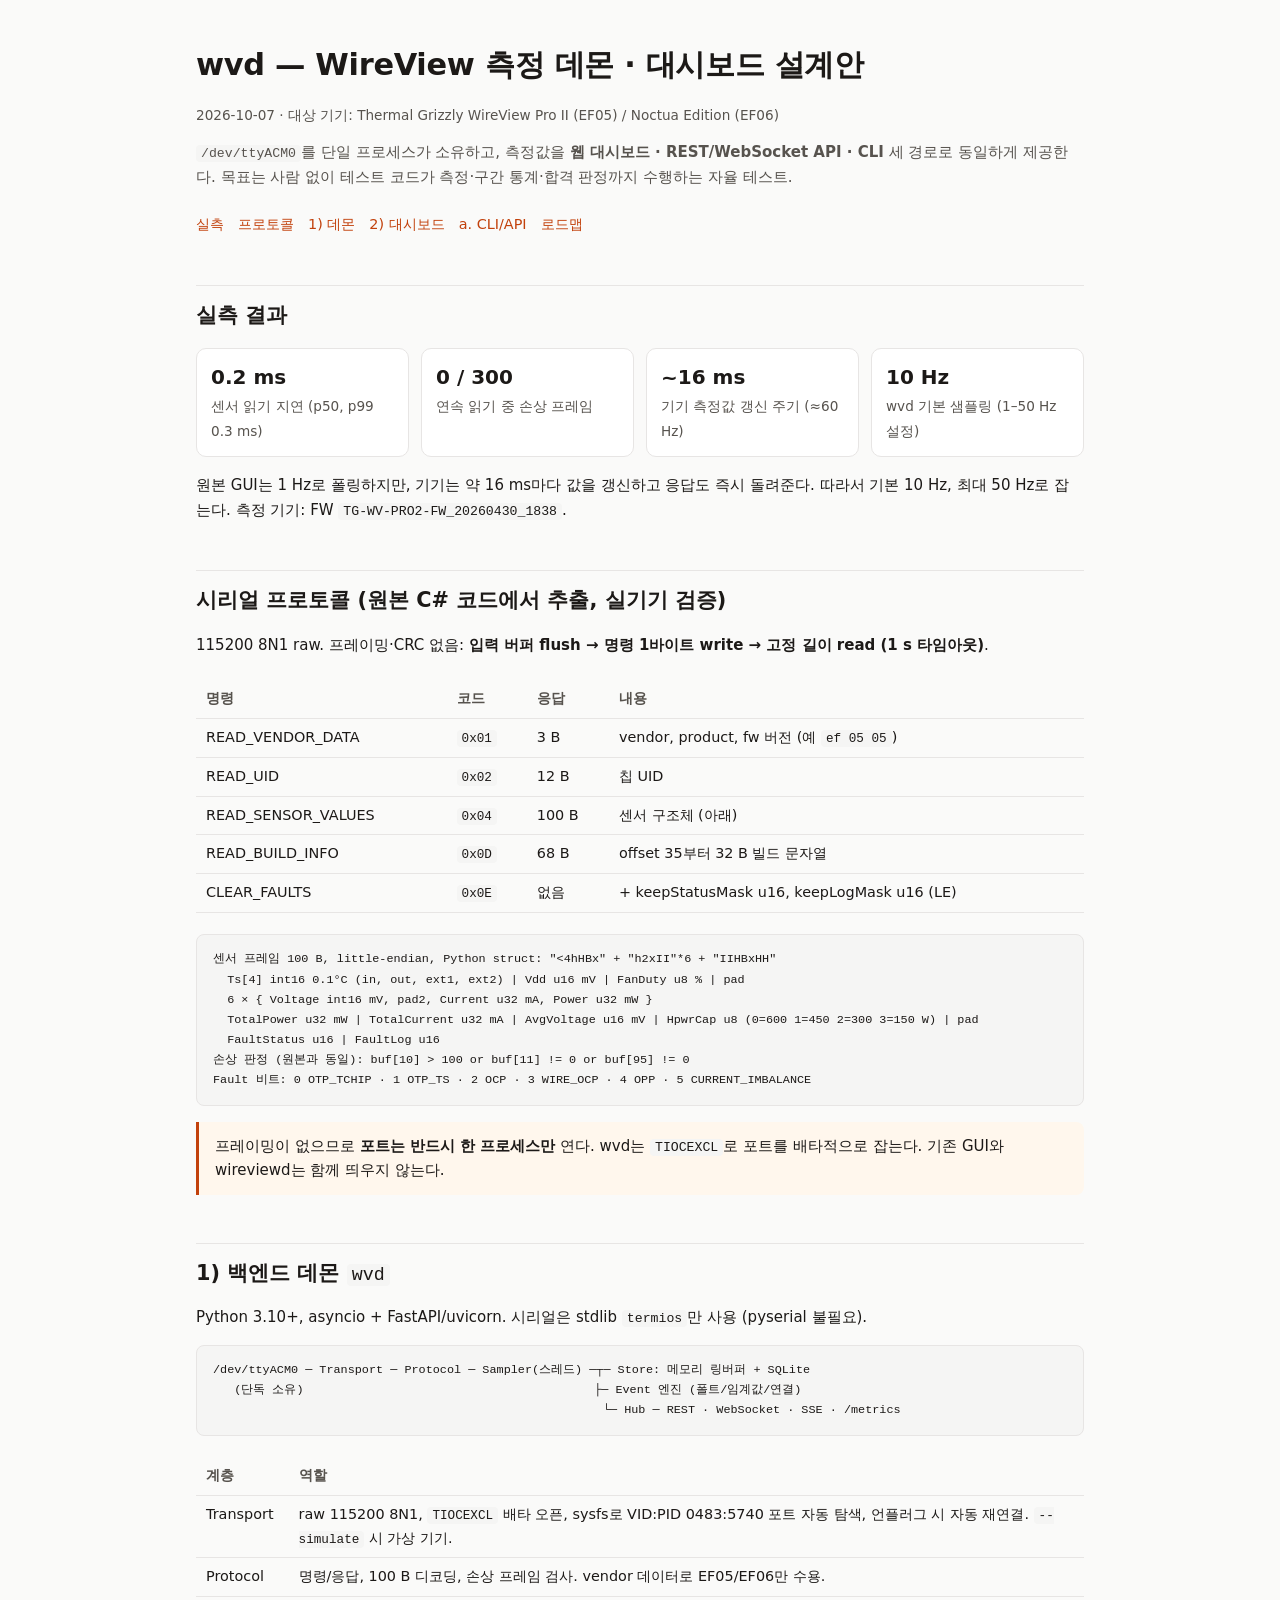
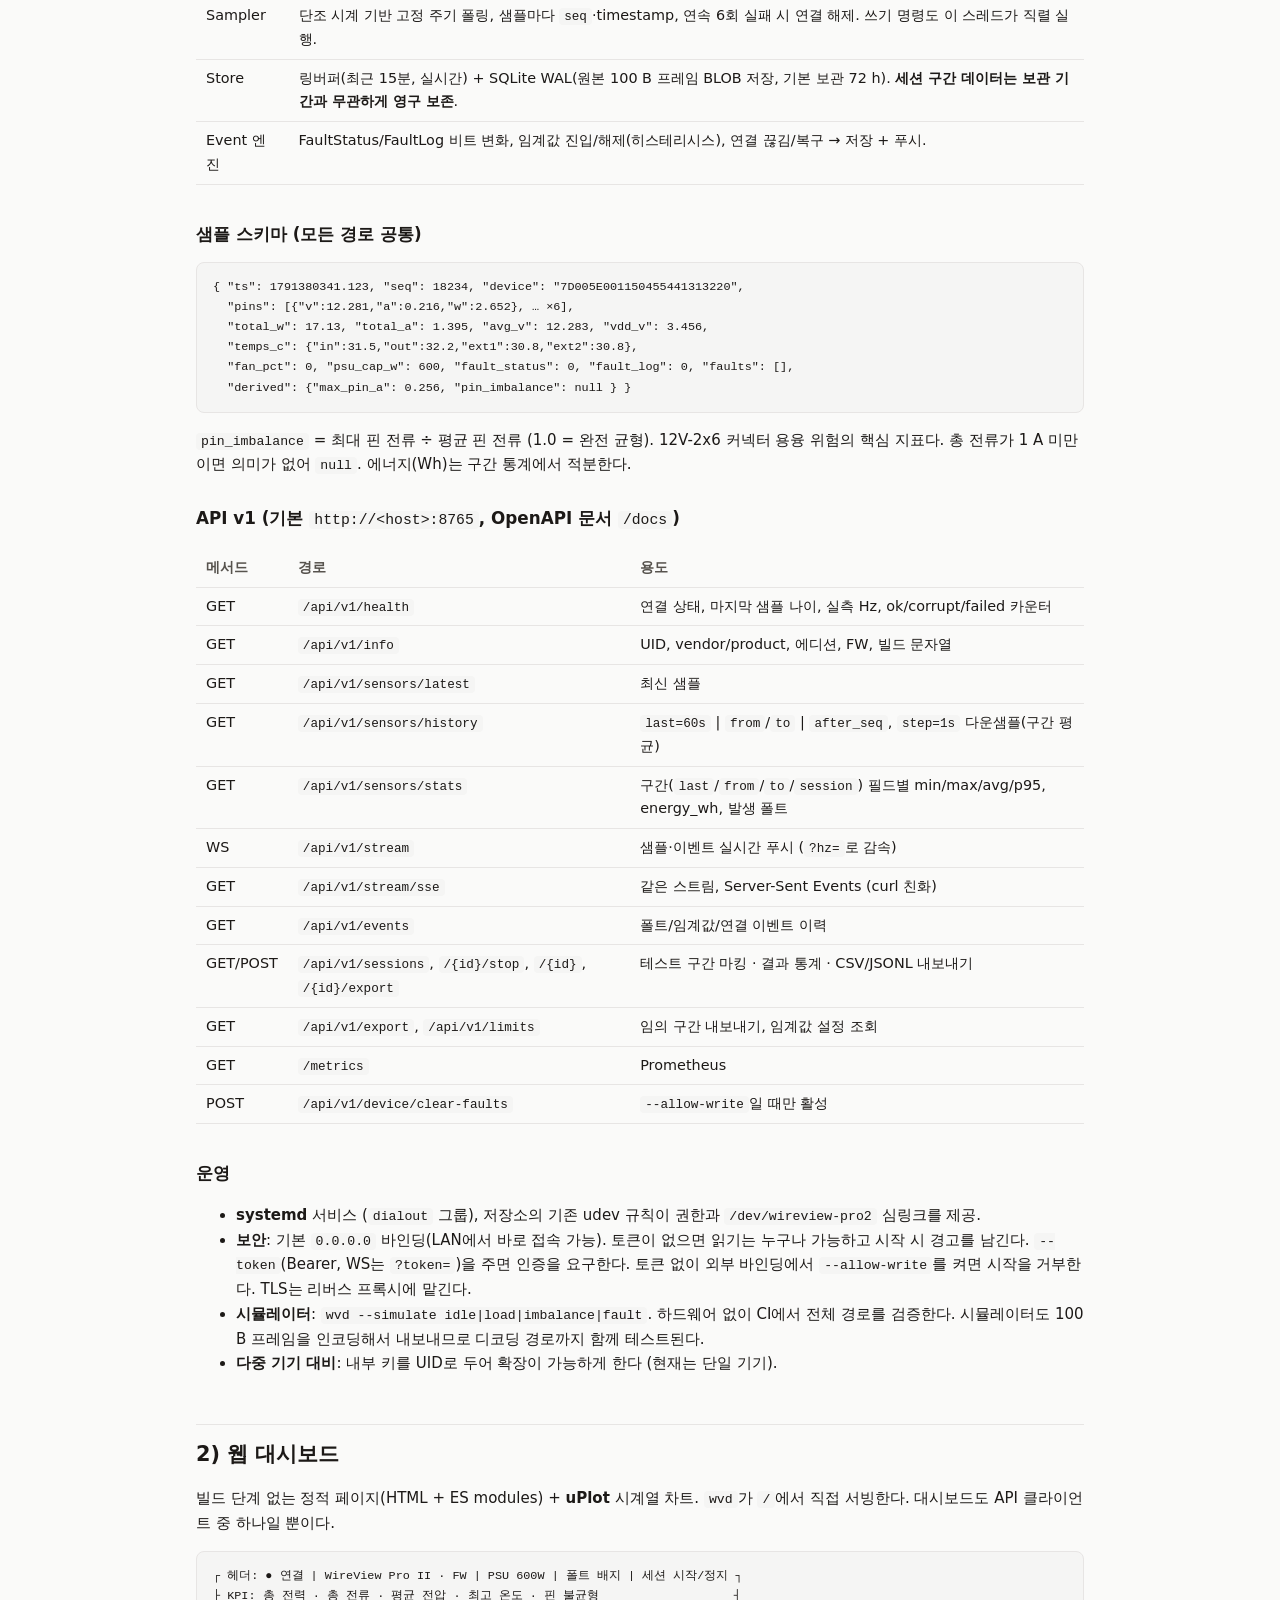
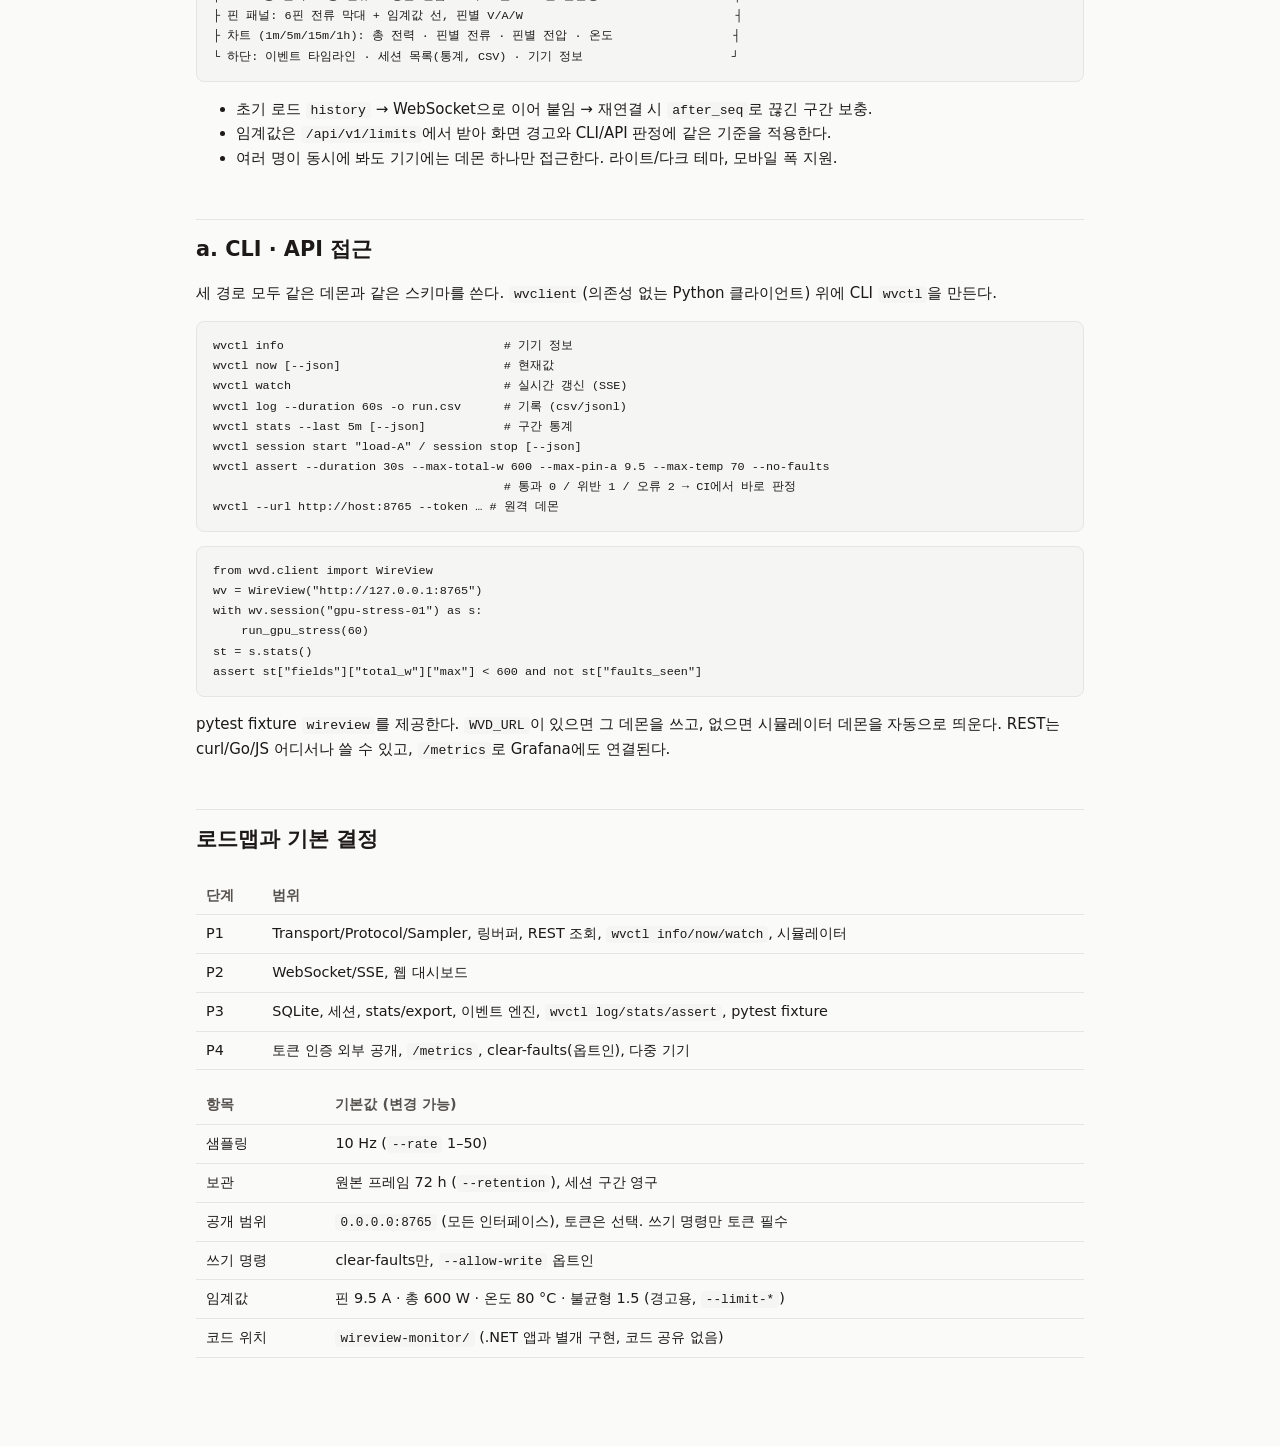
==== docs/design.html @ 253f4b78 "initial release Co-Authored-By: Claude Opus 5.5 <noreply@anthropic.com>" ====
<!doctype html>
<html lang="ko">
<head>
<meta charset="utf-8">
<meta name="viewport" content="width=device-width, initial-scale=1">
<title>wvd 설계안</title>
<style>
  :root {
    --bg: #fafaf9; --surface: #ffffff; --text: #1c1917; --muted: #57534e;
    --border: #e7e5e4; --accent: #c2410c; --accent-soft: #fff7ed; --code-bg: #f5f5f4;
  }
  @media (prefers-color-scheme: dark) {
    :root:not([data-theme="light"]) {
      --bg: #141210; --surface: #1c1917; --text: #f5f5f4; --muted: #a8a29e;
      --border: #2e2a27; --accent: #fb923c; --accent-soft: #2a1a10; --code-bg: #252220;
    }
  }
  :root[data-theme="dark"] {
    --bg: #141210; --surface: #1c1917; --text: #f5f5f4; --muted: #a8a29e;
    --border: #2e2a27; --accent: #fb923c; --accent-soft: #2a1a10; --code-bg: #252220;
  }
  * { box-sizing: border-box; }
  body { margin: 0; background: var(--bg); color: var(--text);
    font: 15px/1.65 system-ui, -apple-system, "Segoe UI", "Noto Sans KR", sans-serif; }
  main { max-width: 920px; margin: 0 auto; padding: 40px 16px 80px; }
  h1 { font-size: 1.9rem; margin: 0 0 4px; letter-spacing: -0.01em; }
  h2 { font-size: 1.3rem; margin: 48px 0 12px; padding-top: 12px; border-top: 1px solid var(--border); }
  h3 { font-size: 1.05rem; margin: 28px 0 8px; }
  p, li { color: var(--text); }
  .lede { color: var(--muted); margin: 0 0 24px; }
  .meta { color: var(--muted); font-size: 0.85rem; }
  code { font: 0.88em ui-monospace, SFMono-Regular, Menlo, monospace; background: var(--code-bg);
    padding: 1px 5px; border-radius: 4px; }
  pre { background: var(--code-bg); border: 1px solid var(--border); border-radius: 8px;
    padding: 14px 16px; overflow-x: auto; font: 0.84rem/1.5 ui-monospace, SFMono-Regular, Menlo, monospace; }
  pre code { background: none; padding: 0; }
  .table-wrap { overflow-x: auto; }
  table { border-collapse: collapse; width: 100%; font-size: 0.9rem; margin: 8px 0; }
  th, td { text-align: left; padding: 7px 10px; border-bottom: 1px solid var(--border); vertical-align: top; }
  th { color: var(--muted); font-weight: 600; }
  .callout { background: var(--accent-soft); border-left: 3px solid var(--accent);
    padding: 12px 16px; border-radius: 0 8px 8px 0; margin: 16px 0; }
  .grid { display: grid; grid-template-columns: repeat(auto-fit, minmax(190px, 1fr)); gap: 12px; margin: 16px 0; }
  .card { background: var(--surface); border: 1px solid var(--border); border-radius: 10px; padding: 12px 14px; }
  .card b { display: block; font-size: 1.25rem; }
  .card span { color: var(--muted); font-size: 0.85rem; }
  nav { margin: 16px 0 0; font-size: 0.9rem; }
  nav a { color: var(--accent); margin-right: 14px; text-decoration: none; }
</style>
</head>
<body>
<main>
<h1>wvd — WireView 측정 데몬 · 대시보드 설계안</h1>
<p class="meta">2026-10-07 · 대상 기기: Thermal Grizzly WireView Pro II (EF05) / Noctua Edition (EF06)</p>
<p class="lede"><code>/dev/ttyACM0</code>를 단일 프로세스가 소유하고, 측정값을 <b>웹 대시보드 · REST/WebSocket API · CLI</b> 세 경로로 동일하게 제공한다. 목표는 사람 없이 테스트 코드가 측정·구간 통계·합격 판정까지 수행하는 자율 테스트.</p>
<nav><a href="#facts">실측</a><a href="#protocol">프로토콜</a><a href="#daemon">1) 데몬</a><a href="#dashboard">2) 대시보드</a><a href="#access">a. CLI/API</a><a href="#roadmap">로드맵</a></nav>

<h2 id="facts">실측 결과</h2>
<div class="grid">
  <div class="card"><b>0.2 ms</b><span>센서 읽기 지연 (p50, p99 0.3 ms)</span></div>
  <div class="card"><b>0 / 300</b><span>연속 읽기 중 손상 프레임</span></div>
  <div class="card"><b>~16 ms</b><span>기기 측정값 갱신 주기 (≈60 Hz)</span></div>
  <div class="card"><b>10 Hz</b><span>wvd 기본 샘플링 (1–50 Hz 설정)</span></div>
</div>
<p>원본 GUI는 1 Hz로 폴링하지만, 기기는 약 16 ms마다 값을 갱신하고 응답도 즉시 돌려준다. 따라서 기본 10 Hz, 최대 50 Hz로 잡는다. 측정 기기: FW <code>TG-WV-PRO2-FW_20260430_1838</code>.</p>

<h2 id="protocol">시리얼 프로토콜 (원본 C# 코드에서 추출, 실기기 검증)</h2>
<p>115200 8N1 raw. 프레이밍·CRC 없음: <b>입력 버퍼 flush → 명령 1바이트 write → 고정 길이 read (1 s 타임아웃)</b>.</p>
<div class="table-wrap"><table>
  <tr><th>명령</th><th>코드</th><th>응답</th><th>내용</th></tr>
  <tr><td>READ_VENDOR_DATA</td><td><code>0x01</code></td><td>3 B</td><td>vendor, product, fw 버전 (예 <code>ef 05 05</code>)</td></tr>
  <tr><td>READ_UID</td><td><code>0x02</code></td><td>12 B</td><td>칩 UID</td></tr>
  <tr><td>READ_SENSOR_VALUES</td><td><code>0x04</code></td><td>100 B</td><td>센서 구조체 (아래)</td></tr>
  <tr><td>READ_BUILD_INFO</td><td><code>0x0D</code></td><td>68 B</td><td>offset 35부터 32 B 빌드 문자열</td></tr>
  <tr><td>CLEAR_FAULTS</td><td><code>0x0E</code></td><td>없음</td><td>+ keepStatusMask u16, keepLogMask u16 (LE)</td></tr>
</table></div>
<pre><code>센서 프레임 100 B, little-endian, Python struct: "&lt;4hHBx" + "h2xII"*6 + "IIHBxHH"
  Ts[4] int16 0.1°C (in, out, ext1, ext2) | Vdd u16 mV | FanDuty u8 % | pad
  6 × { Voltage int16 mV, pad2, Current u32 mA, Power u32 mW }
  TotalPower u32 mW | TotalCurrent u32 mA | AvgVoltage u16 mV | HpwrCap u8 (0=600 1=450 2=300 3=150 W) | pad
  FaultStatus u16 | FaultLog u16
손상 판정 (원본과 동일): buf[10] &gt; 100 or buf[11] != 0 or buf[95] != 0
Fault 비트: 0 OTP_TCHIP · 1 OTP_TS · 2 OCP · 3 WIRE_OCP · 4 OPP · 5 CURRENT_IMBALANCE</code></pre>
<div class="callout">프레이밍이 없으므로 <b>포트는 반드시 한 프로세스만</b> 연다. wvd는 <code>TIOCEXCL</code>로 포트를 배타적으로 잡는다. 기존 GUI와 wireviewd는 함께 띄우지 않는다.</div>

<h2 id="daemon">1) 백엔드 데몬 <code>wvd</code></h2>
<p>Python 3.10+, asyncio + FastAPI/uvicorn. 시리얼은 stdlib <code>termios</code>만 사용 (pyserial 불필요).</p>
<pre><code>/dev/ttyACM0 ─ Transport ─ Protocol ─ Sampler(스레드) ─┬─ Store: 메모리 링버퍼 + SQLite
   (단독 소유)                                         ├─ Event 엔진 (폴트/임계값/연결)
                                                       └─ Hub ─ REST · WebSocket · SSE · /metrics</code></pre>
<div class="table-wrap"><table>
  <tr><th>계층</th><th>역할</th></tr>
  <tr><td>Transport</td><td>raw 115200 8N1, <code>TIOCEXCL</code> 배타 오픈, sysfs로 VID:PID 0483:5740 포트 자동 탐색, 언플러그 시 자동 재연결. <code>--simulate</code> 시 가상 기기.</td></tr>
  <tr><td>Protocol</td><td>명령/응답, 100 B 디코딩, 손상 프레임 검사. vendor 데이터로 EF05/EF06만 수용.</td></tr>
  <tr><td>Sampler</td><td>단조 시계 기반 고정 주기 폴링, 샘플마다 <code>seq</code>·timestamp, 연속 6회 실패 시 연결 해제. 쓰기 명령도 이 스레드가 직렬 실행.</td></tr>
  <tr><td>Store</td><td>링버퍼(최근 15분, 실시간) + SQLite WAL(원본 100 B 프레임 BLOB 저장, 기본 보관 72 h). <b>세션 구간 데이터는 보관 기간과 무관하게 영구 보존</b>.</td></tr>
  <tr><td>Event 엔진</td><td>FaultStatus/FaultLog 비트 변화, 임계값 진입/해제(히스테리시스), 연결 끊김/복구 → 저장 + 푸시.</td></tr>
</table></div>

<h3>샘플 스키마 (모든 경로 공통)</h3>
<pre><code>{ "ts": 1791380341.123, "seq": 18234, "device": "7D005E001150455441313220",
  "pins": [{"v":12.281,"a":0.216,"w":2.652}, … ×6],
  "total_w": 17.13, "total_a": 1.395, "avg_v": 12.283, "vdd_v": 3.456,
  "temps_c": {"in":31.5,"out":32.2,"ext1":30.8,"ext2":30.8},
  "fan_pct": 0, "psu_cap_w": 600, "fault_status": 0, "fault_log": 0, "faults": [],
  "derived": {"max_pin_a": 0.256, "pin_imbalance": null } }</code></pre>
<p><code>pin_imbalance</code> = 최대 핀 전류 ÷ 평균 핀 전류 (1.0 = 완전 균형). 12V-2x6 커넥터 용융 위험의 핵심 지표다. 총 전류가 1 A 미만이면 의미가 없어 <code>null</code>. 에너지(Wh)는 구간 통계에서 적분한다.</p>

<h3>API v1 (기본 <code>http://&lt;host&gt;:8765</code>, OpenAPI 문서 <code>/docs</code>)</h3>
<div class="table-wrap"><table>
  <tr><th>메서드</th><th>경로</th><th>용도</th></tr>
  <tr><td>GET</td><td><code>/api/v1/health</code></td><td>연결 상태, 마지막 샘플 나이, 실측 Hz, ok/corrupt/failed 카운터</td></tr>
  <tr><td>GET</td><td><code>/api/v1/info</code></td><td>UID, vendor/product, 에디션, FW, 빌드 문자열</td></tr>
  <tr><td>GET</td><td><code>/api/v1/sensors/latest</code></td><td>최신 샘플</td></tr>
  <tr><td>GET</td><td><code>/api/v1/sensors/history</code></td><td><code>last=60s</code> | <code>from</code>/<code>to</code> | <code>after_seq</code>, <code>step=1s</code> 다운샘플(구간 평균)</td></tr>
  <tr><td>GET</td><td><code>/api/v1/sensors/stats</code></td><td>구간(<code>last</code>/<code>from</code>/<code>to</code>/<code>session</code>) 필드별 min/max/avg/p95, energy_wh, 발생 폴트</td></tr>
  <tr><td>WS</td><td><code>/api/v1/stream</code></td><td>샘플·이벤트 실시간 푸시 (<code>?hz=</code>로 감속)</td></tr>
  <tr><td>GET</td><td><code>/api/v1/stream/sse</code></td><td>같은 스트림, Server-Sent Events (curl 친화)</td></tr>
  <tr><td>GET</td><td><code>/api/v1/events</code></td><td>폴트/임계값/연결 이벤트 이력</td></tr>
  <tr><td>GET/POST</td><td><code>/api/v1/sessions</code>, <code>/{id}/stop</code>, <code>/{id}</code>, <code>/{id}/export</code></td><td>테스트 구간 마킹 · 결과 통계 · CSV/JSONL 내보내기</td></tr>
  <tr><td>GET</td><td><code>/api/v1/export</code>, <code>/api/v1/limits</code></td><td>임의 구간 내보내기, 임계값 설정 조회</td></tr>
  <tr><td>GET</td><td><code>/metrics</code></td><td>Prometheus</td></tr>
  <tr><td>POST</td><td><code>/api/v1/device/clear-faults</code></td><td><code>--allow-write</code>일 때만 활성</td></tr>
</table></div>

<h3>운영</h3>
<ul>
  <li><b>systemd</b> 서비스 (<code>dialout</code> 그룹), 저장소의 기존 udev 규칙이 권한과 <code>/dev/wireview-pro2</code> 심링크를 제공.</li>
  <li><b>보안</b>: 기본 <code>0.0.0.0</code> 바인딩(LAN에서 바로 접속 가능). 토큰이 없으면 읽기는 누구나 가능하고 시작 시 경고를 남긴다. <code>--token</code>(Bearer, WS는 <code>?token=</code>)을 주면 인증을 요구한다. 토큰 없이 외부 바인딩에서 <code>--allow-write</code>를 켜면 시작을 거부한다. TLS는 리버스 프록시에 맡긴다.</li>
  <li><b>시뮬레이터</b>: <code>wvd --simulate idle|load|imbalance|fault</code>. 하드웨어 없이 CI에서 전체 경로를 검증한다. 시뮬레이터도 100 B 프레임을 인코딩해서 내보내므로 디코딩 경로까지 함께 테스트된다.</li>
  <li><b>다중 기기 대비</b>: 내부 키를 UID로 두어 확장이 가능하게 한다 (현재는 단일 기기).</li>
</ul>

<h2 id="dashboard">2) 웹 대시보드</h2>
<p>빌드 단계 없는 정적 페이지(HTML + ES modules) + <b>uPlot</b> 시계열 차트. <code>wvd</code>가 <code>/</code>에서 직접 서빙한다. 대시보드도 API 클라이언트 중 하나일 뿐이다.</p>
<pre><code>┌ 헤더: ● 연결 | WireView Pro II · FW | PSU 600W | 폴트 배지 | 세션 시작/정지 ┐
├ KPI: 총 전력 · 총 전류 · 평균 전압 · 최고 온도 · 핀 불균형                   ┤
├ 핀 패널: 6핀 전류 막대 + 임계값 선, 핀별 V/A/W                              ┤
├ 차트 (1m/5m/15m/1h): 총 전력 · 핀별 전류 · 핀별 전압 · 온도                 ┤
└ 하단: 이벤트 타임라인 · 세션 목록(통계, CSV) · 기기 정보                     ┘</code></pre>
<ul>
  <li>초기 로드 <code>history</code> → WebSocket으로 이어 붙임 → 재연결 시 <code>after_seq</code>로 끊긴 구간 보충.</li>
  <li>임계값은 <code>/api/v1/limits</code>에서 받아 화면 경고와 CLI/API 판정에 같은 기준을 적용한다.</li>
  <li>여러 명이 동시에 봐도 기기에는 데몬 하나만 접근한다. 라이트/다크 테마, 모바일 폭 지원.</li>
</ul>

<h2 id="access">a. CLI · API 접근</h2>
<p>세 경로 모두 같은 데몬과 같은 스키마를 쓴다. <code>wvclient</code>(의존성 없는 Python 클라이언트) 위에 CLI <code>wvctl</code>을 만든다.</p>
<pre><code>wvctl info                               # 기기 정보
wvctl now [--json]                       # 현재값
wvctl watch                              # 실시간 갱신 (SSE)
wvctl log --duration 60s -o run.csv      # 기록 (csv/jsonl)
wvctl stats --last 5m [--json]           # 구간 통계
wvctl session start "load-A" / session stop [--json]
wvctl assert --duration 30s --max-total-w 600 --max-pin-a 9.5 --max-temp 70 --no-faults
                                         # 통과 0 / 위반 1 / 오류 2 → CI에서 바로 판정
wvctl --url http://host:8765 --token … # 원격 데몬</code></pre>
<pre><code>from wvd.client import WireView
wv = WireView("http://127.0.0.1:8765")
with wv.session("gpu-stress-01") as s:
    run_gpu_stress(60)
st = s.stats()
assert st["fields"]["total_w"]["max"] &lt; 600 and not st["faults_seen"]</code></pre>
<p>pytest fixture <code>wireview</code>를 제공한다. <code>WVD_URL</code>이 있으면 그 데몬을 쓰고, 없으면 시뮬레이터 데몬을 자동으로 띄운다. REST는 curl/Go/JS 어디서나 쓸 수 있고, <code>/metrics</code>로 Grafana에도 연결된다.</p>

<h2 id="roadmap">로드맵과 기본 결정</h2>
<div class="table-wrap"><table>
  <tr><th>단계</th><th>범위</th></tr>
  <tr><td>P1</td><td>Transport/Protocol/Sampler, 링버퍼, REST 조회, <code>wvctl info/now/watch</code>, 시뮬레이터</td></tr>
  <tr><td>P2</td><td>WebSocket/SSE, 웹 대시보드</td></tr>
  <tr><td>P3</td><td>SQLite, 세션, stats/export, 이벤트 엔진, <code>wvctl log/stats/assert</code>, pytest fixture</td></tr>
  <tr><td>P4</td><td>토큰 인증 외부 공개, <code>/metrics</code>, clear-faults(옵트인), 다중 기기</td></tr>
</table></div>
<div class="table-wrap"><table>
  <tr><th>항목</th><th>기본값 (변경 가능)</th></tr>
  <tr><td>샘플링</td><td>10 Hz (<code>--rate</code> 1–50)</td></tr>
  <tr><td>보관</td><td>원본 프레임 72 h (<code>--retention</code>), 세션 구간 영구</td></tr>
  <tr><td>공개 범위</td><td><code>0.0.0.0:8765</code> (모든 인터페이스), 토큰은 선택. 쓰기 명령만 토큰 필수</td></tr>
  <tr><td>쓰기 명령</td><td>clear-faults만, <code>--allow-write</code> 옵트인</td></tr>
  <tr><td>임계값</td><td>핀 9.5 A · 총 600 W · 온도 80 °C · 불균형 1.5 (경고용, <code>--limit-*</code>)</td></tr>
  <tr><td>코드 위치</td><td><code>wireview-monitor/</code> (.NET 앱과 별개 구현, 코드 공유 없음)</td></tr>
</table></div>
</main>
</body>
</html>
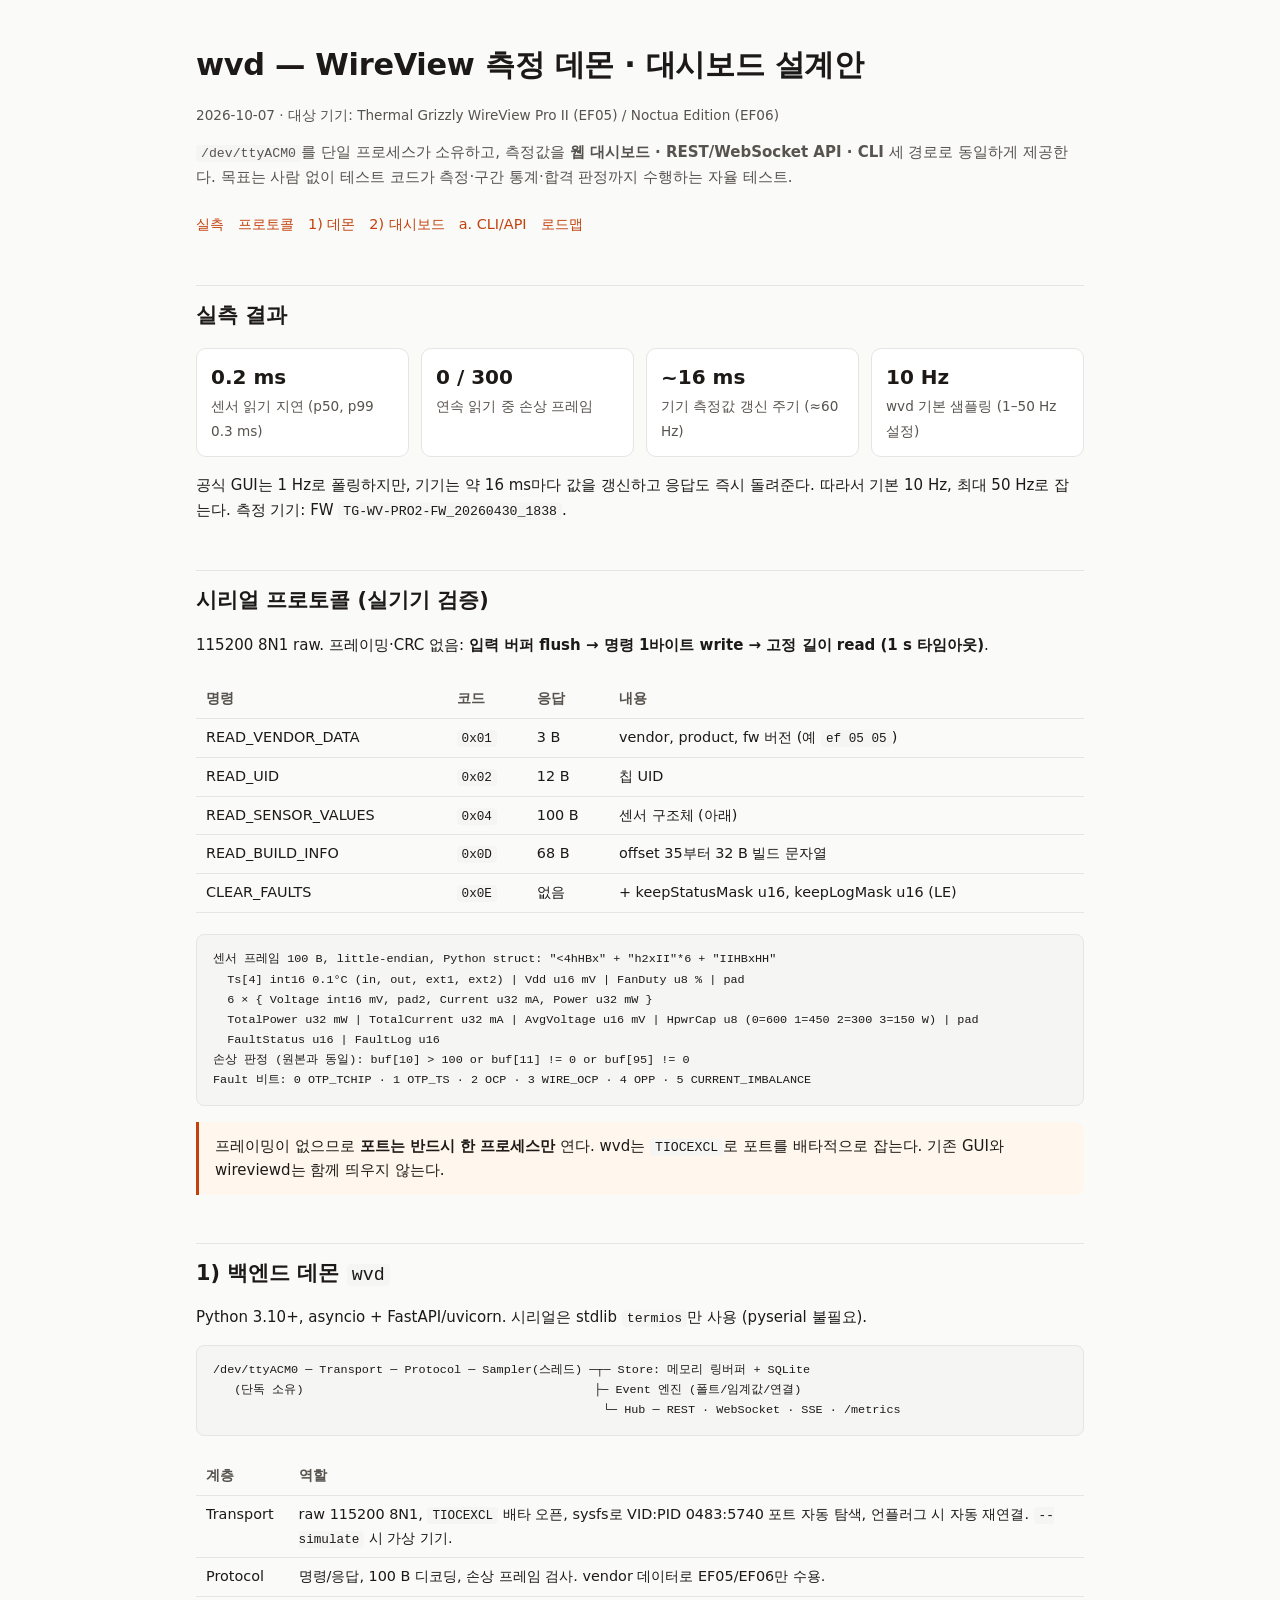
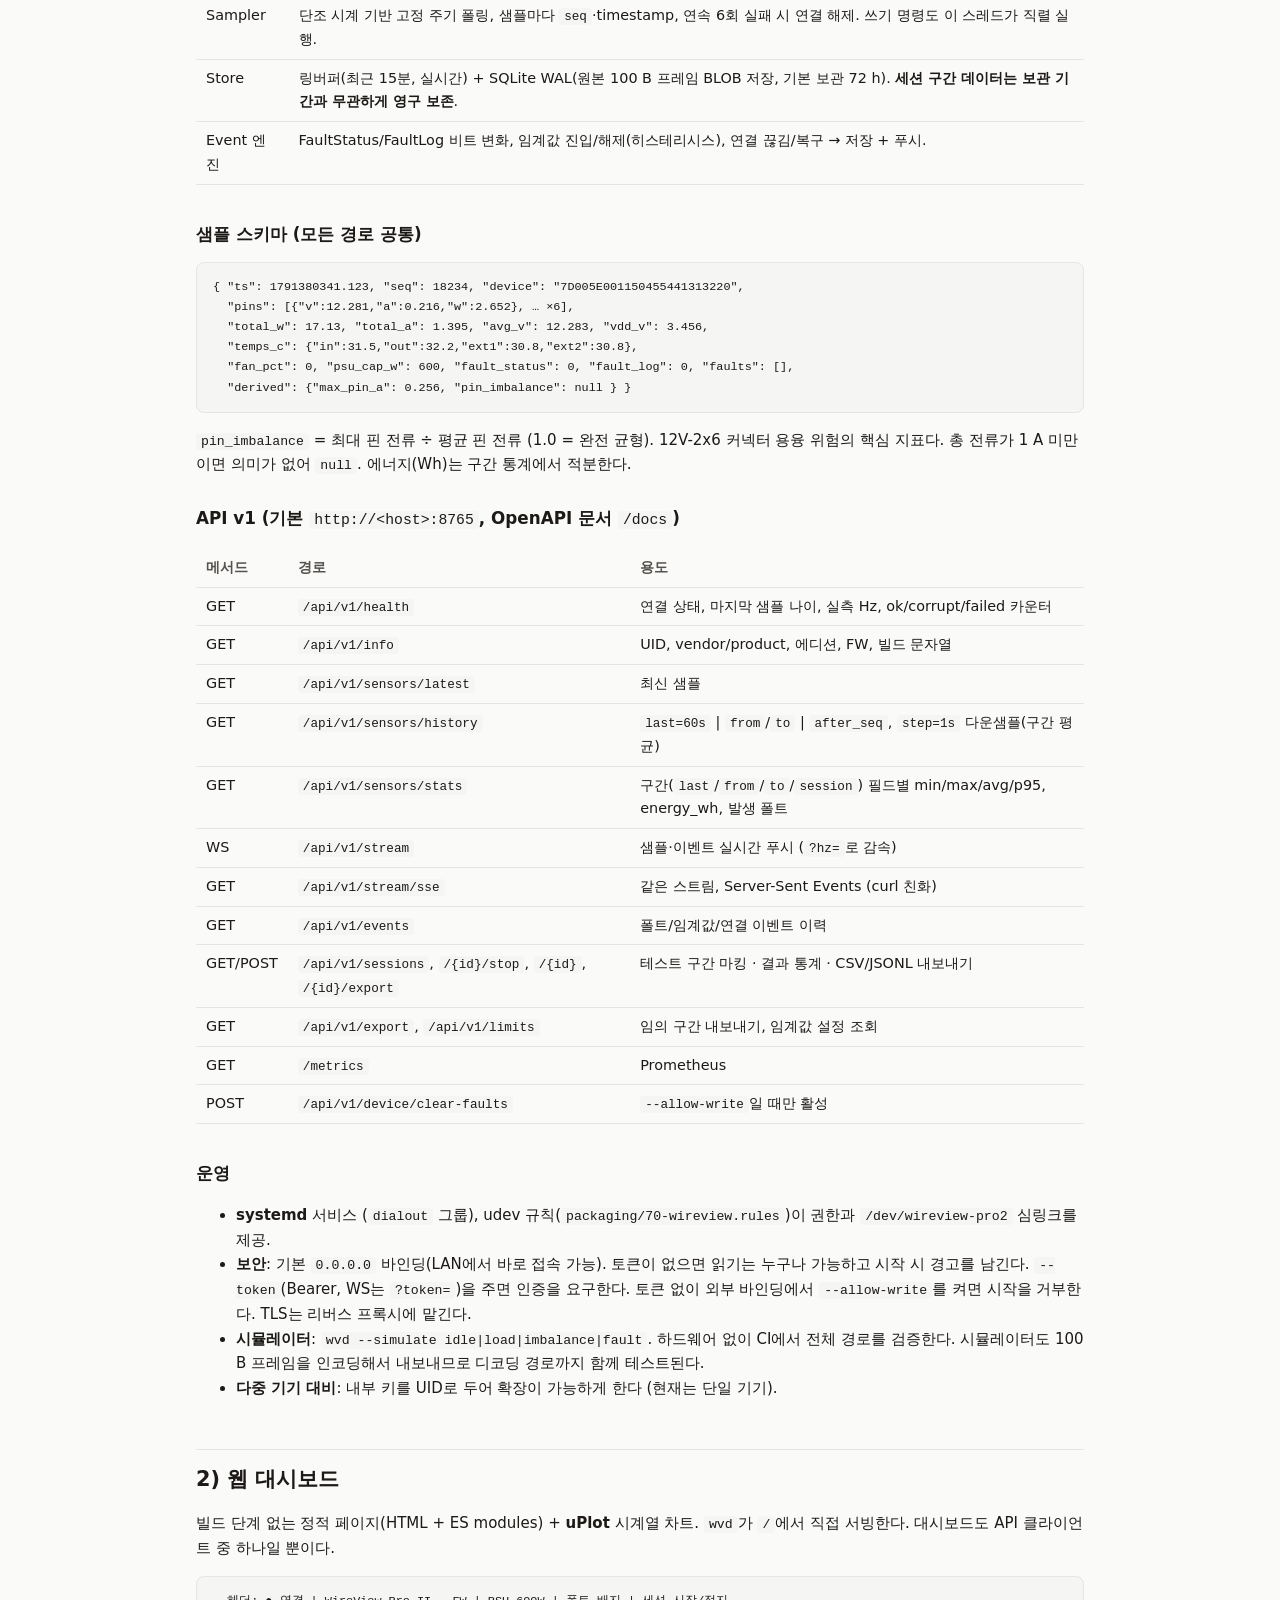
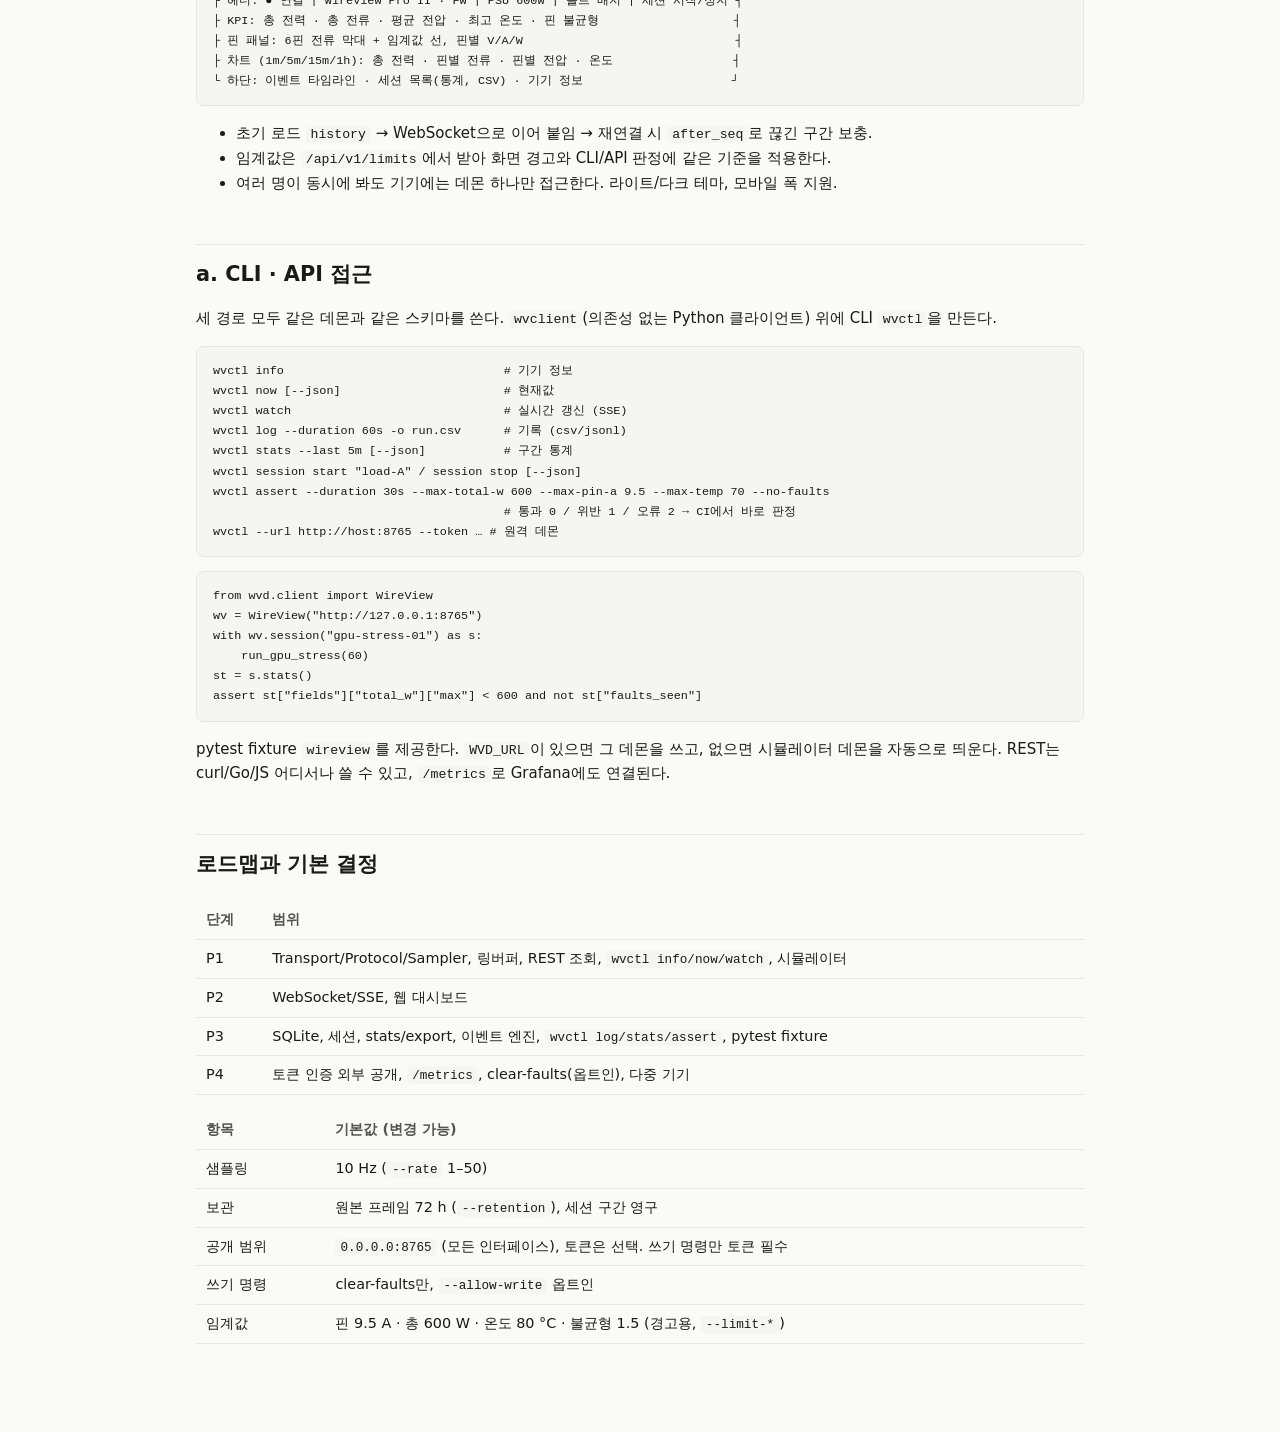
==== commit 7700c09e: "Clean up README and add a udev rule Drop references to the parent .NET project, ship packaging/70-wi" ====
--- a/docs/design.html
+++ b/docs/design.html
@@ -62,9 +62,9 @@
   <div class="card"><b>~16 ms</b><span>기기 측정값 갱신 주기 (≈60 Hz)</span></div>
   <div class="card"><b>10 Hz</b><span>wvd 기본 샘플링 (1–50 Hz 설정)</span></div>
 </div>
-<p>원본 GUI는 1 Hz로 폴링하지만, 기기는 약 16 ms마다 값을 갱신하고 응답도 즉시 돌려준다. 따라서 기본 10 Hz, 최대 50 Hz로 잡는다. 측정 기기: FW <code>TG-WV-PRO2-FW_20260430_1838</code>.</p>
+<p>공식 GUI는 1 Hz로 폴링하지만, 기기는 약 16 ms마다 값을 갱신하고 응답도 즉시 돌려준다. 따라서 기본 10 Hz, 최대 50 Hz로 잡는다. 측정 기기: FW <code>TG-WV-PRO2-FW_20260430_1838</code>.</p>
 
-<h2 id="protocol">시리얼 프로토콜 (원본 C# 코드에서 추출, 실기기 검증)</h2>
+<h2 id="protocol">시리얼 프로토콜 (실기기 검증)</h2>
 <p>115200 8N1 raw. 프레이밍·CRC 없음: <b>입력 버퍼 flush → 명령 1바이트 write → 고정 길이 read (1 s 타임아웃)</b>.</p>
 <div class="table-wrap"><table>
   <tr><th>명령</th><th>코드</th><th>응답</th><th>내용</th></tr>
@@ -125,7 +125,7 @@
 
 <h3>운영</h3>
 <ul>
-  <li><b>systemd</b> 서비스 (<code>dialout</code> 그룹), 저장소의 기존 udev 규칙이 권한과 <code>/dev/wireview-pro2</code> 심링크를 제공.</li>
+  <li><b>systemd</b> 서비스 (<code>dialout</code> 그룹), udev 규칙(<code>packaging/70-wireview.rules</code>)이 권한과 <code>/dev/wireview-pro2</code> 심링크를 제공.</li>
   <li><b>보안</b>: 기본 <code>0.0.0.0</code> 바인딩(LAN에서 바로 접속 가능). 토큰이 없으면 읽기는 누구나 가능하고 시작 시 경고를 남긴다. <code>--token</code>(Bearer, WS는 <code>?token=</code>)을 주면 인증을 요구한다. 토큰 없이 외부 바인딩에서 <code>--allow-write</code>를 켜면 시작을 거부한다. TLS는 리버스 프록시에 맡긴다.</li>
   <li><b>시뮬레이터</b>: <code>wvd --simulate idle|load|imbalance|fault</code>. 하드웨어 없이 CI에서 전체 경로를 검증한다. 시뮬레이터도 100 B 프레임을 인코딩해서 내보내므로 디코딩 경로까지 함께 테스트된다.</li>
   <li><b>다중 기기 대비</b>: 내부 키를 UID로 두어 확장이 가능하게 한다 (현재는 단일 기기).</li>
@@ -178,7 +178,6 @@
   <tr><td>공개 범위</td><td><code>0.0.0.0:8765</code> (모든 인터페이스), 토큰은 선택. 쓰기 명령만 토큰 필수</td></tr>
   <tr><td>쓰기 명령</td><td>clear-faults만, <code>--allow-write</code> 옵트인</td></tr>
   <tr><td>임계값</td><td>핀 9.5 A · 총 600 W · 온도 80 °C · 불균형 1.5 (경고용, <code>--limit-*</code>)</td></tr>
-  <tr><td>코드 위치</td><td><code>wireview-monitor/</code> (.NET 앱과 별개 구현, 코드 공유 없음)</td></tr>
 </table></div>
 </main>
 </body>
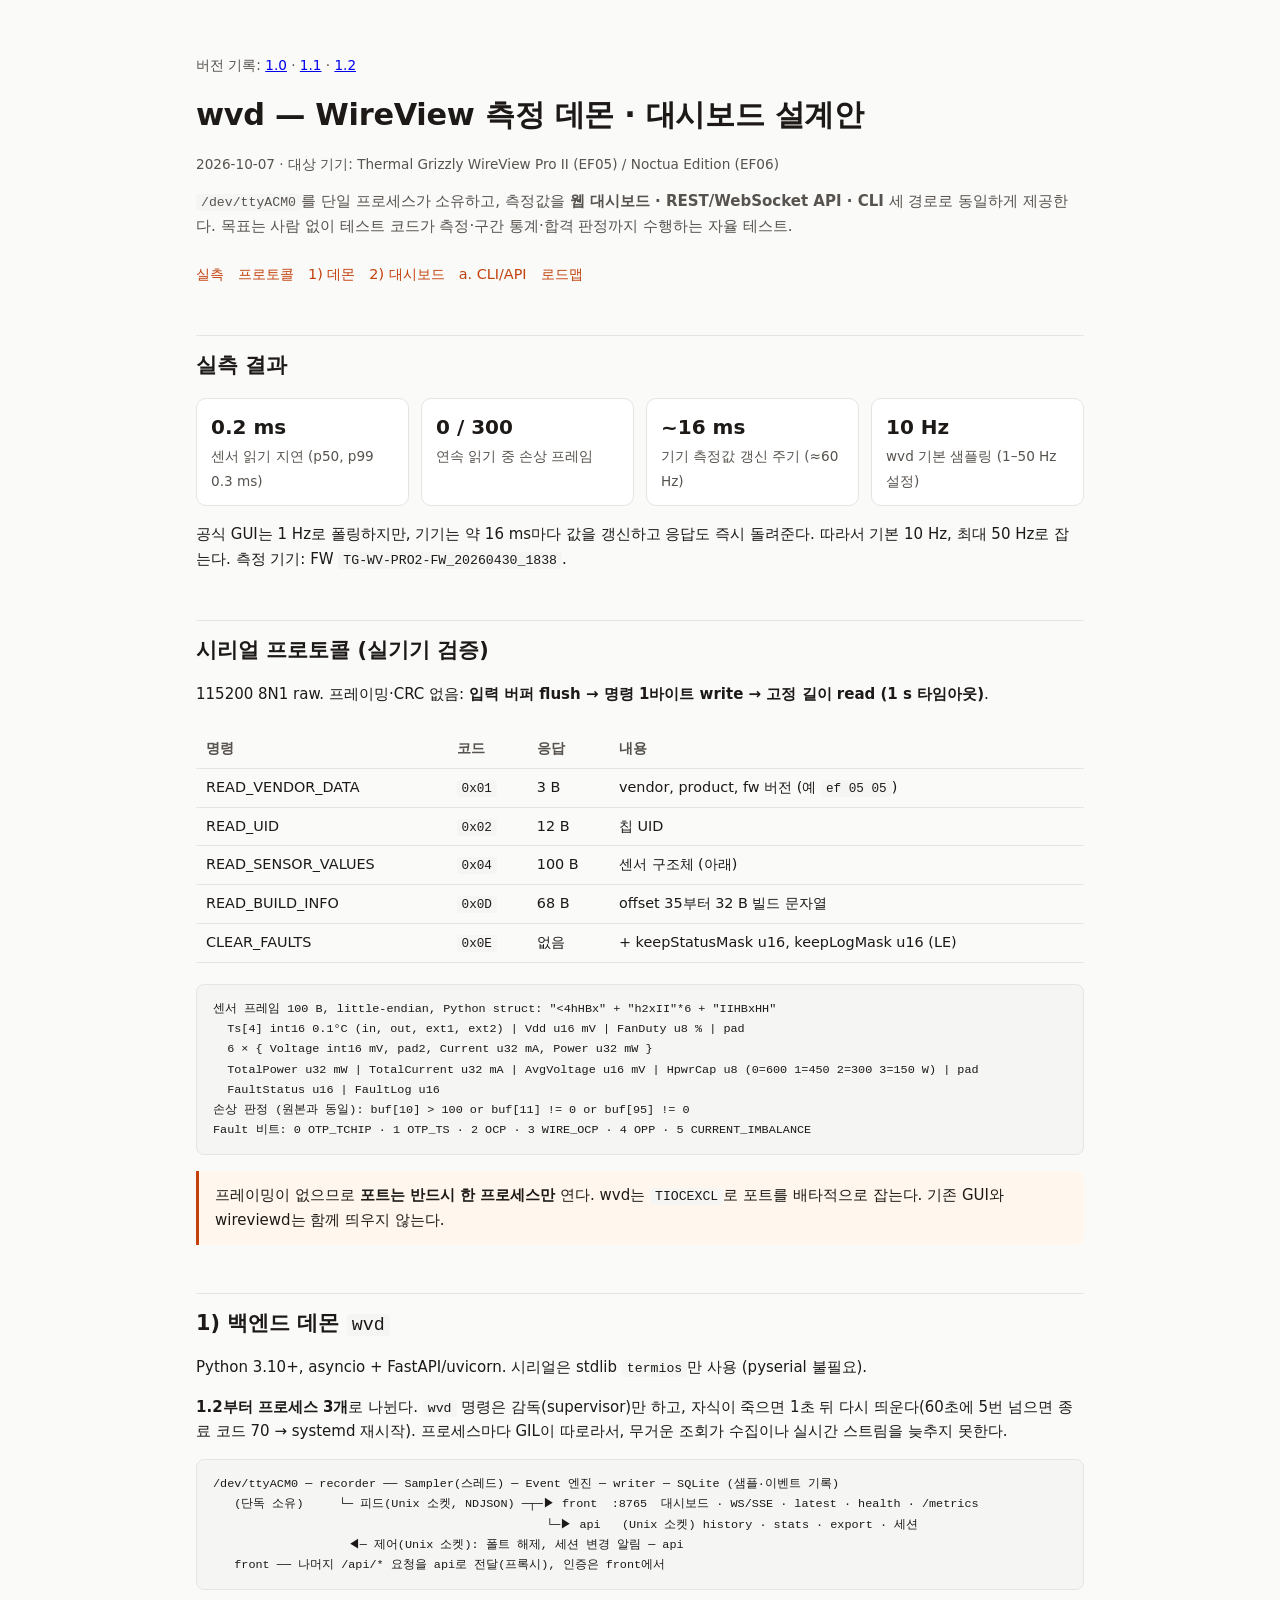
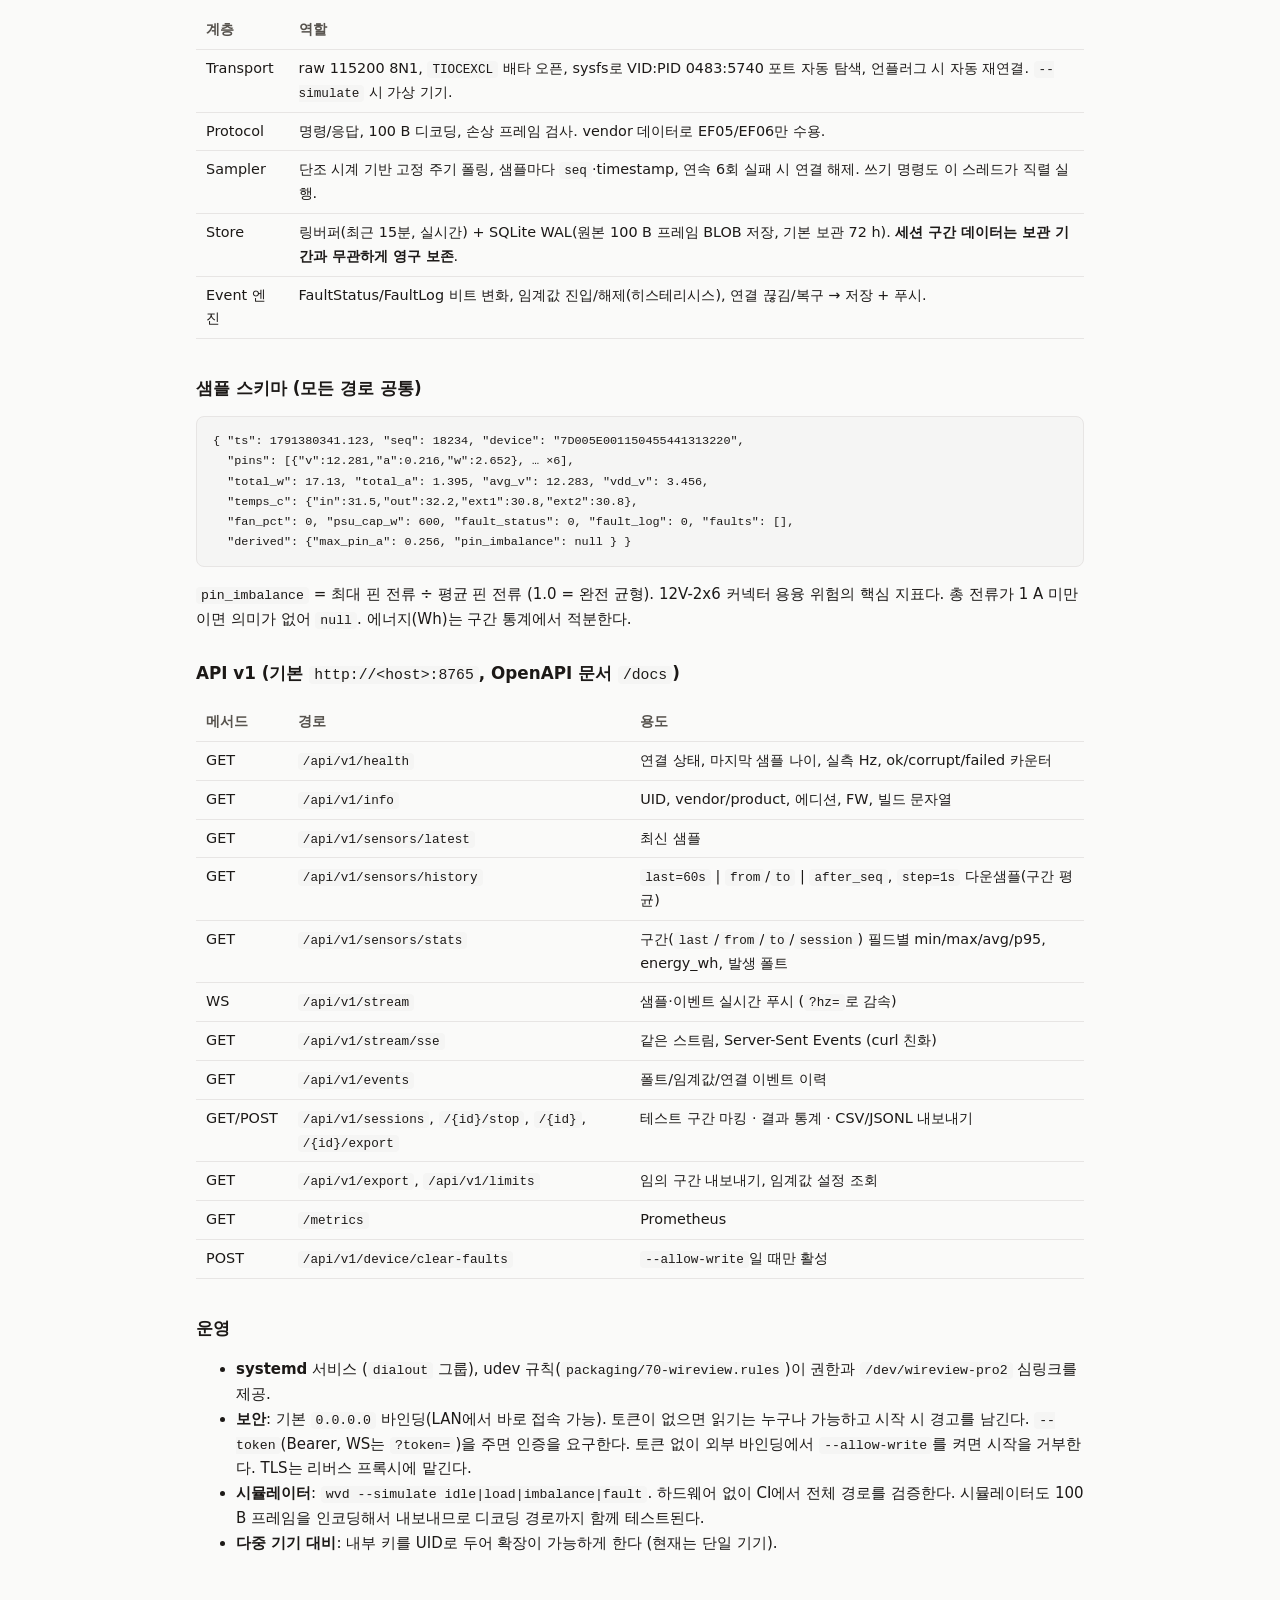
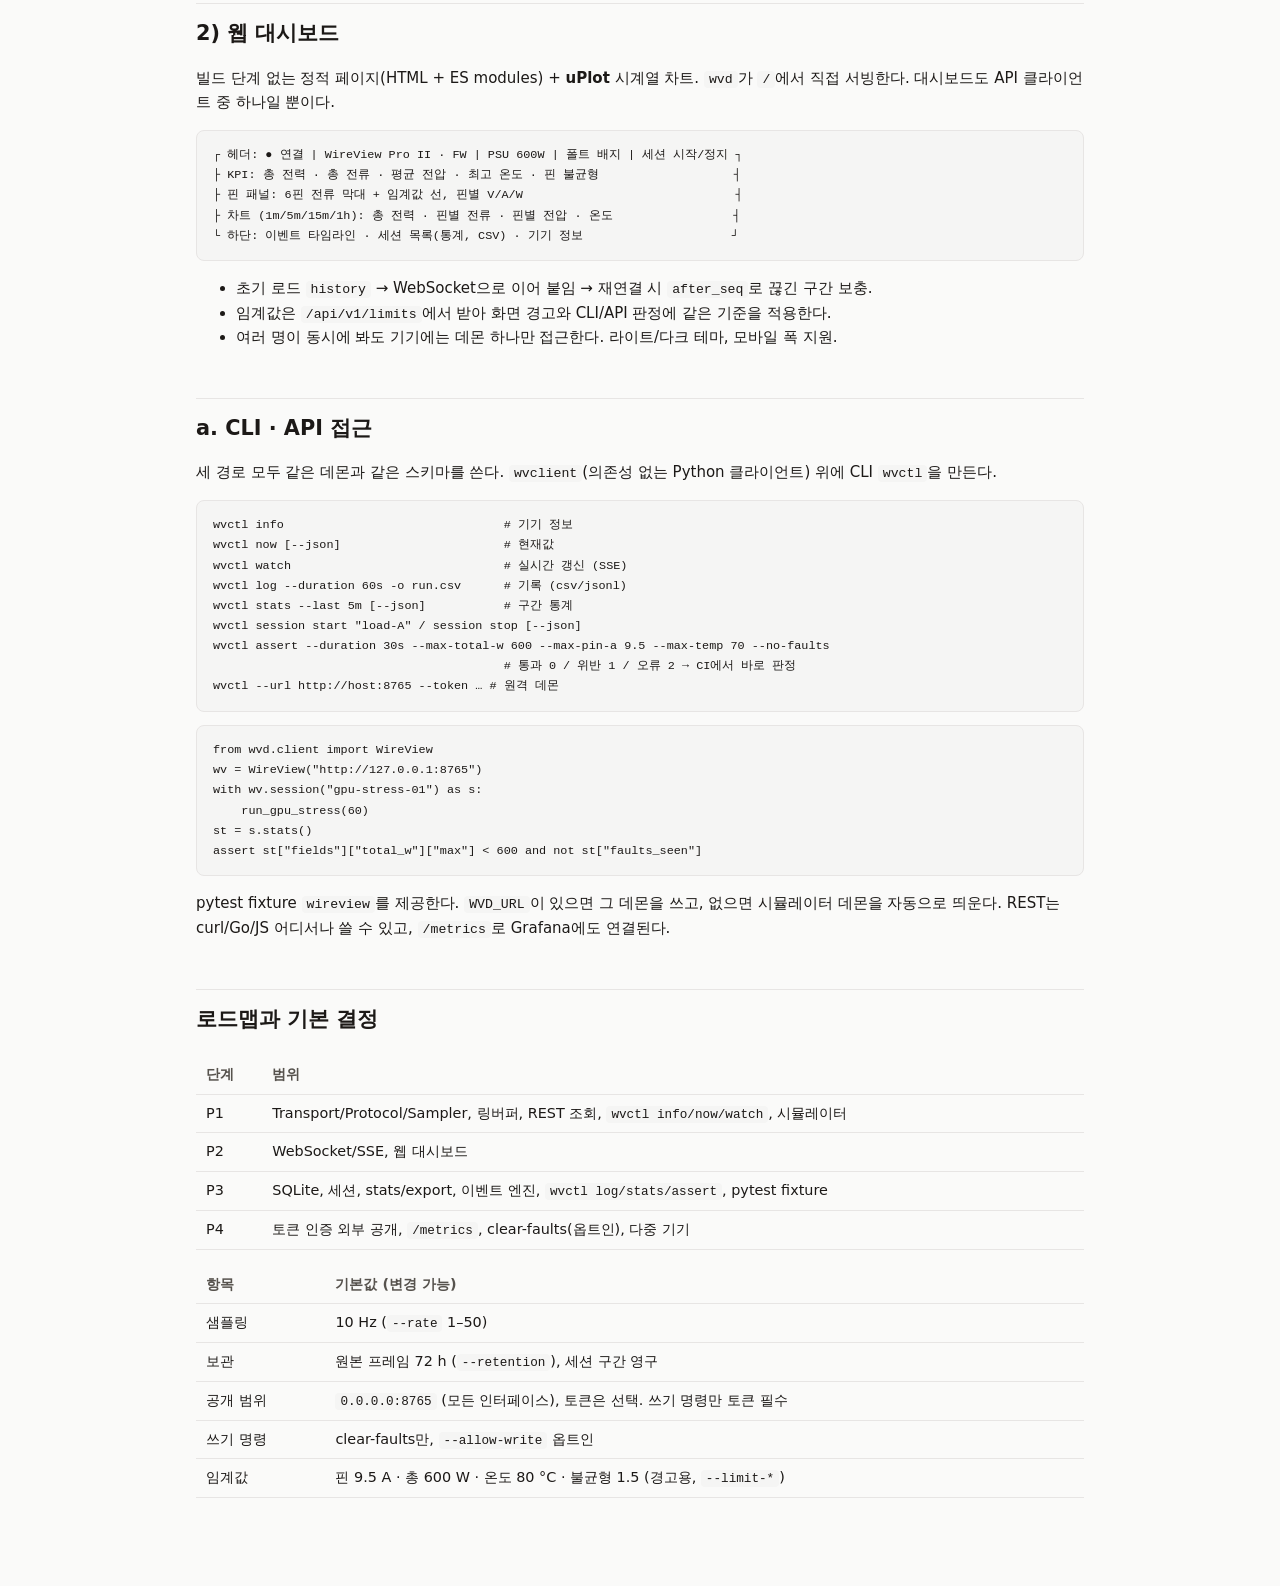
==== commit 946abf95: "Add per-version records (docs/v1.0.html, v1.1.html, v1.2.html) Each page covers what changed and why" ====
--- a/docs/design.html
+++ b/docs/design.html
@@ -50,6 +50,7 @@
 </head>
 <body>
 <main>
+<p class="meta">버전 기록: <a href="v1.0.html">1.0</a> · <a href="v1.1.html">1.1</a> · <a href="v1.2.html">1.2</a></p>
 <h1>wvd — WireView 측정 데몬 · 대시보드 설계안</h1>
 <p class="meta">2026-10-07 · 대상 기기: Thermal Grizzly WireView Pro II (EF05) / Noctua Edition (EF06)</p>
 <p class="lede"><code>/dev/ttyACM0</code>를 단일 프로세스가 소유하고, 측정값을 <b>웹 대시보드 · REST/WebSocket API · CLI</b> 세 경로로 동일하게 제공한다. 목표는 사람 없이 테스트 코드가 측정·구간 통계·합격 판정까지 수행하는 자율 테스트.</p>
@@ -85,9 +86,12 @@
 
 <h2 id="daemon">1) 백엔드 데몬 <code>wvd</code></h2>
 <p>Python 3.10+, asyncio + FastAPI/uvicorn. 시리얼은 stdlib <code>termios</code>만 사용 (pyserial 불필요).</p>
-<pre><code>/dev/ttyACM0 ─ Transport ─ Protocol ─ Sampler(스레드) ─┬─ Store: 메모리 링버퍼 + SQLite
-   (단독 소유)                                         ├─ Event 엔진 (폴트/임계값/연결)
-                                                       └─ Hub ─ REST · WebSocket · SSE · /metrics</code></pre>
+<p><b>1.2부터 프로세스 3개</b>로 나뉜다. <code>wvd</code> 명령은 감독(supervisor)만 하고, 자식이 죽으면 1초 뒤 다시 띄운다(60초에 5번 넘으면 종료 코드 70 → systemd 재시작). 프로세스마다 GIL이 따로라서, 무거운 조회가 수집이나 실시간 스트림을 늦추지 못한다.</p>
+<pre><code>/dev/ttyACM0 ─ recorder ── Sampler(스레드) ─ Event 엔진 ─ writer ─ SQLite (샘플·이벤트 기록)
+   (단독 소유)     └─ 피드(Unix 소켓, NDJSON) ─┬─▶ front  :8765  대시보드 · WS/SSE · latest · health · /metrics
+                                               └─▶ api   (Unix 소켓) history · stats · export · 세션
+                   ◀─ 제어(Unix 소켓): 폴트 해제, 세션 변경 알림 ─ api
+   front ── 나머지 /api/* 요청을 api로 전달(프록시), 인증은 front에서</code></pre>
 <div class="table-wrap"><table>
   <tr><th>계층</th><th>역할</th></tr>
   <tr><td>Transport</td><td>raw 115200 8N1, <code>TIOCEXCL</code> 배타 오픈, sysfs로 VID:PID 0483:5740 포트 자동 탐색, 언플러그 시 자동 재연결. <code>--simulate</code> 시 가상 기기.</td></tr>
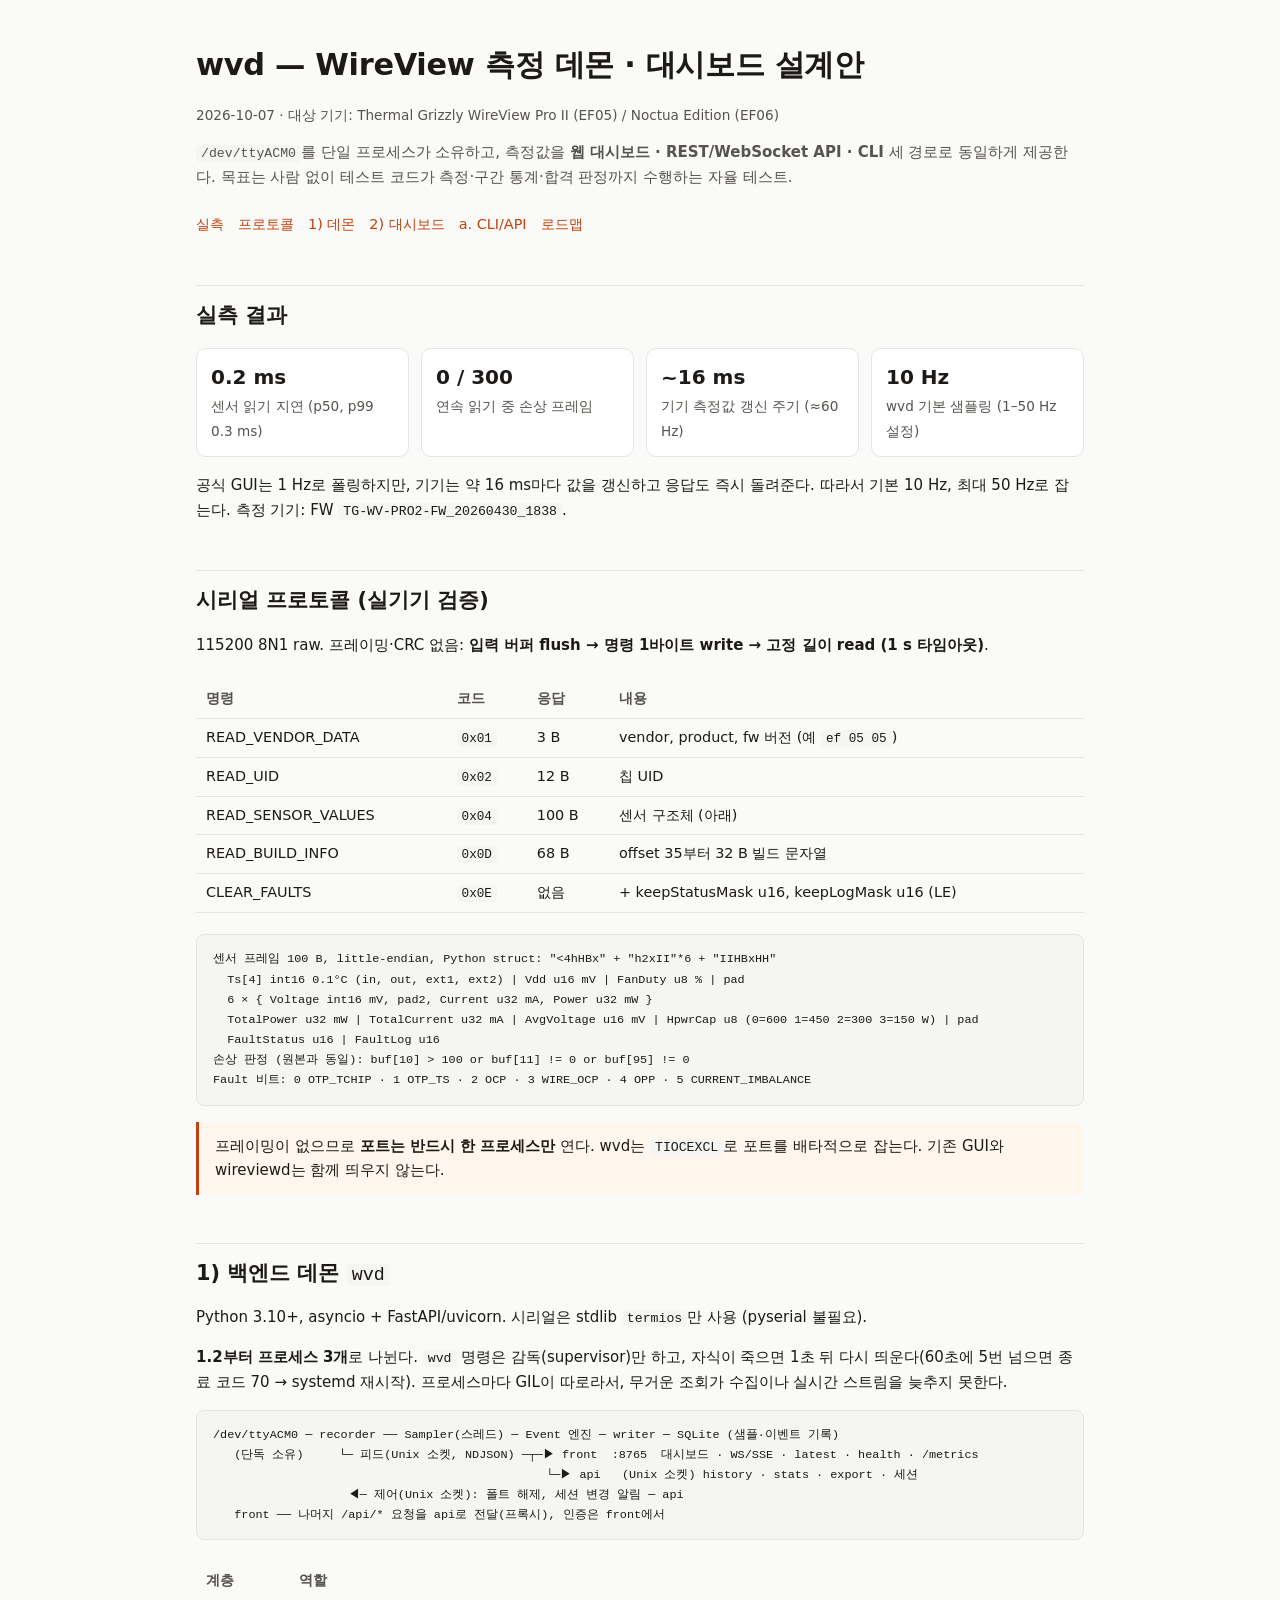
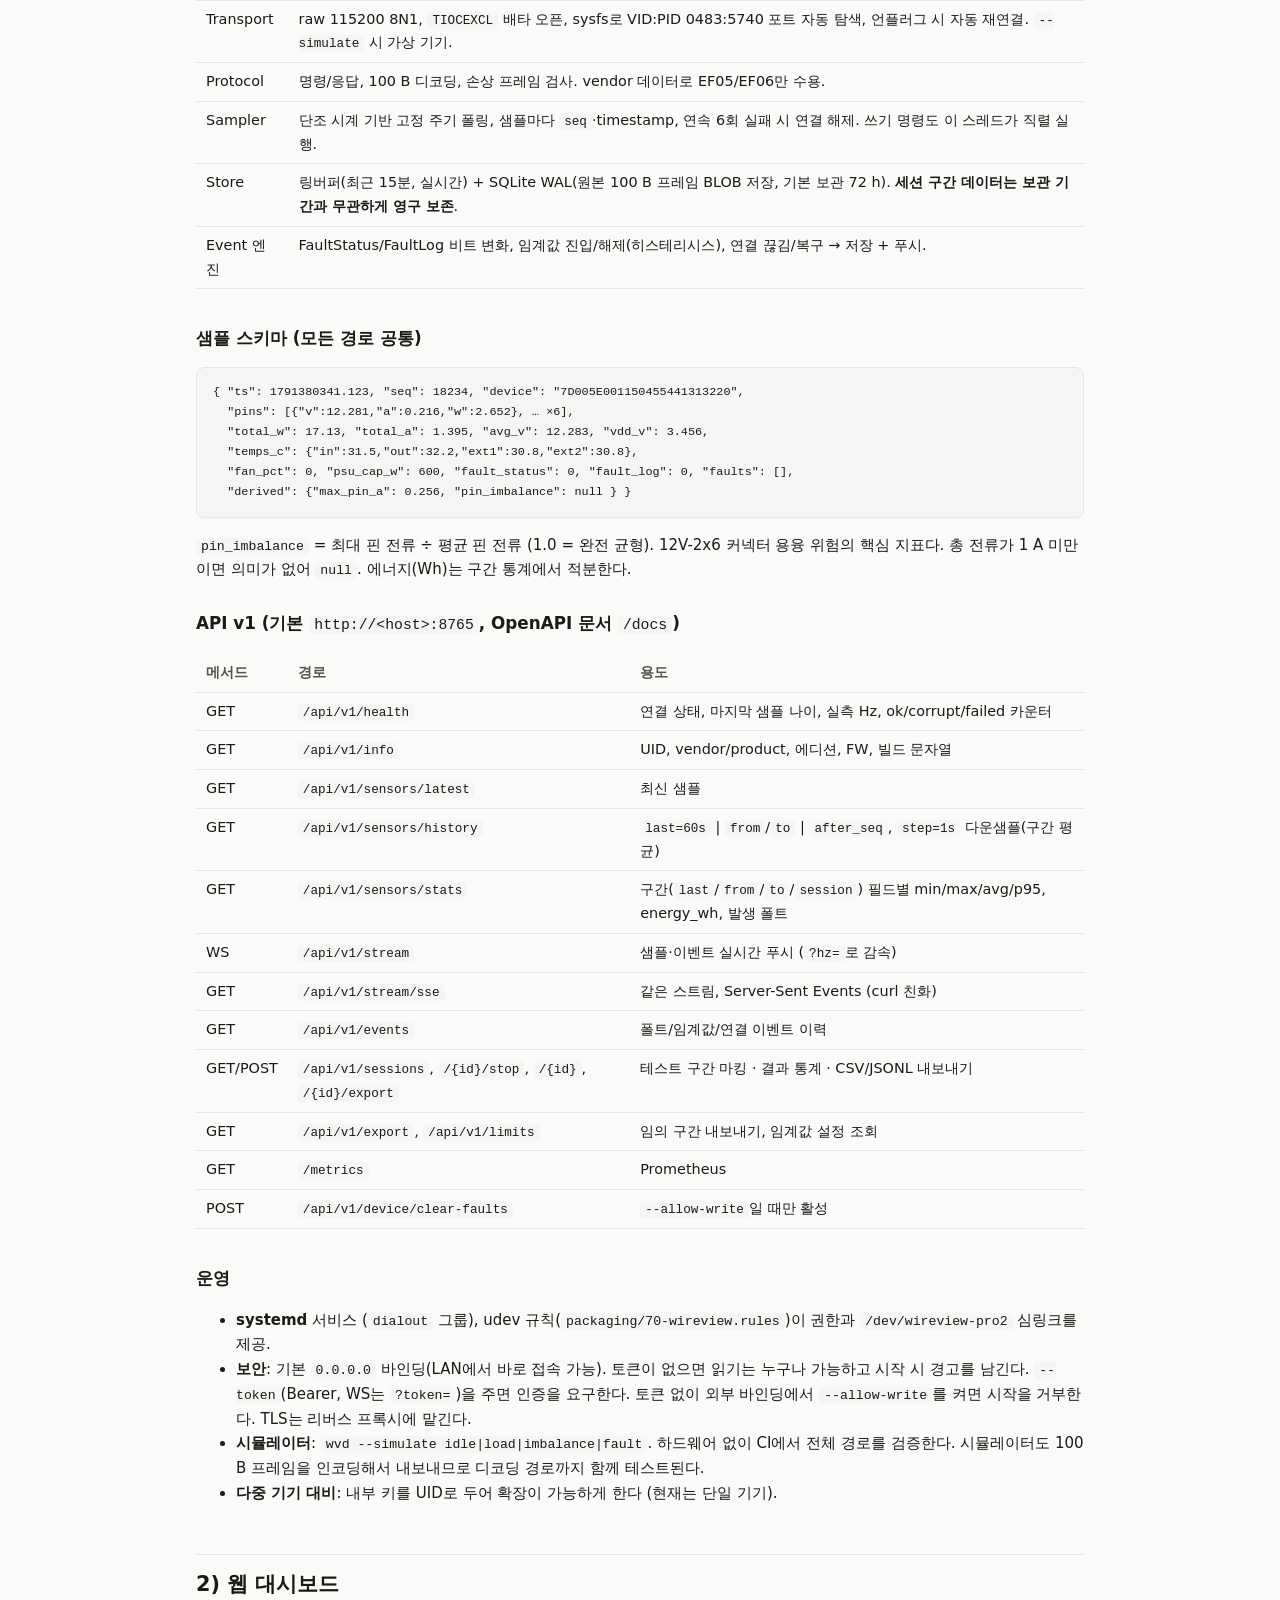
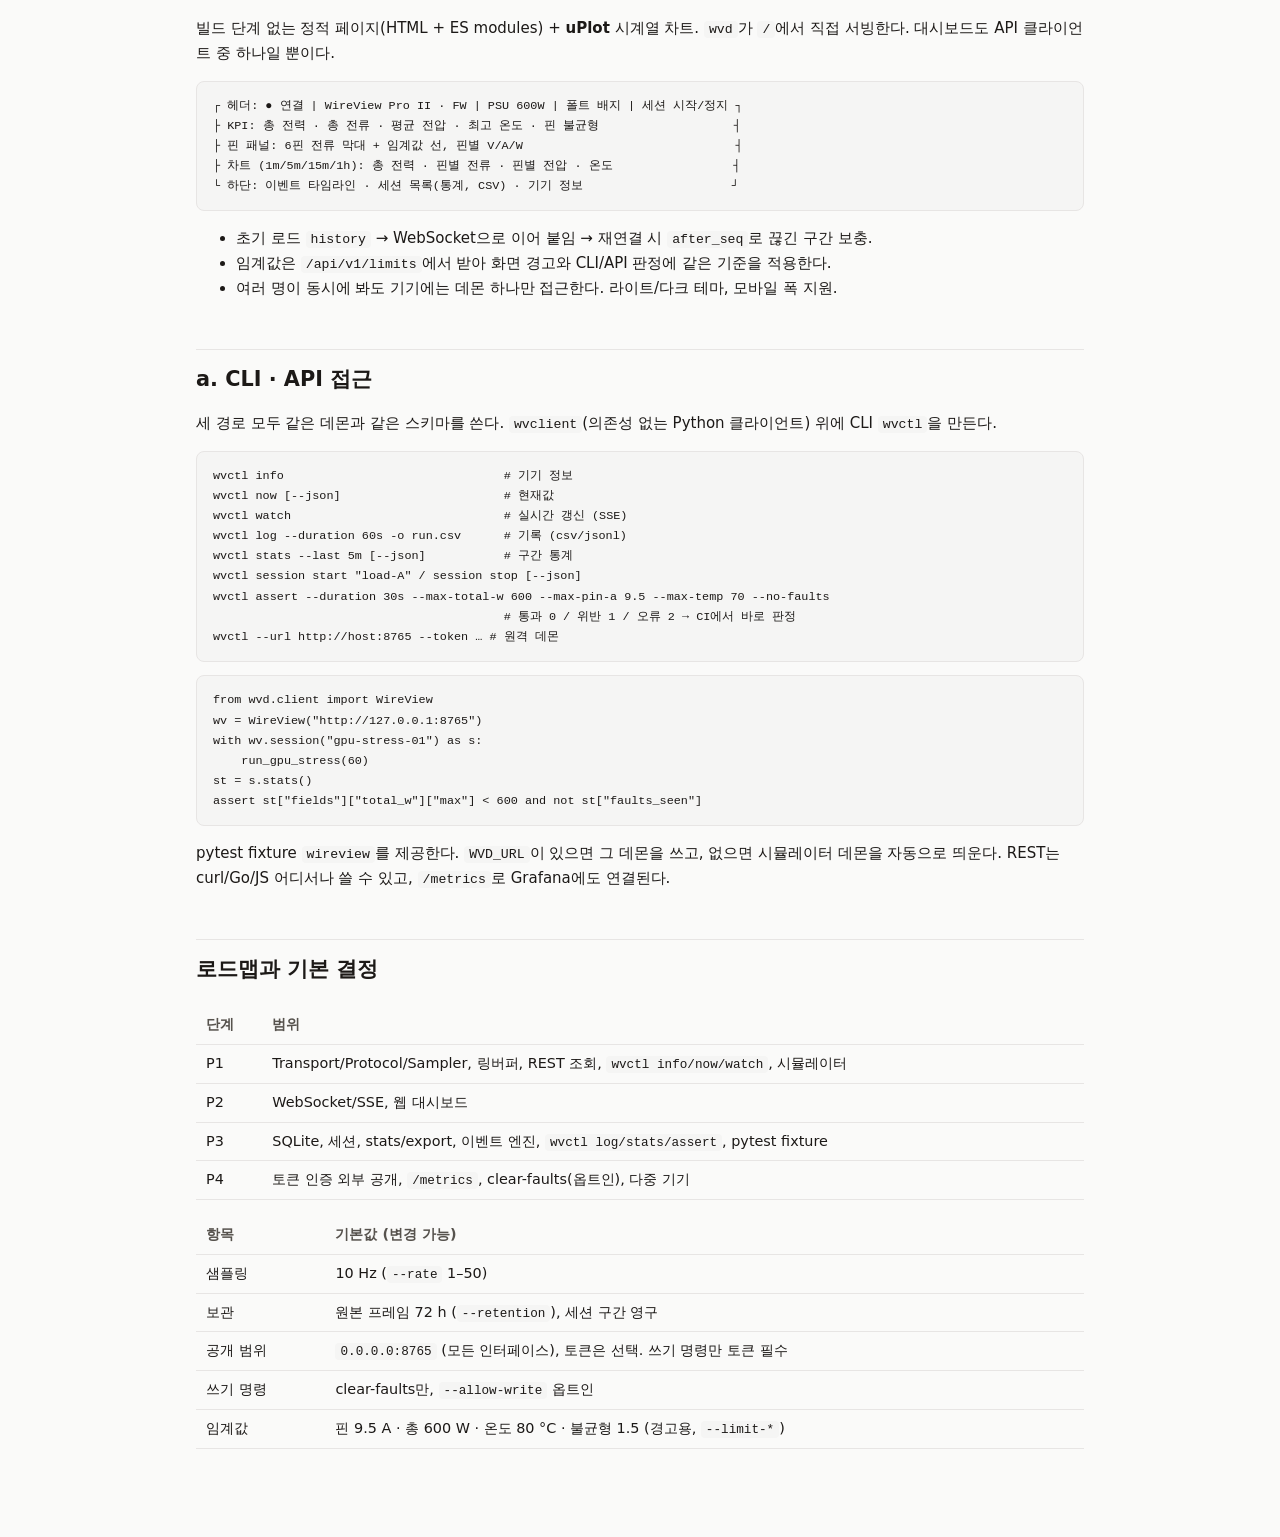
==== commit d853e5f5: "wvd 1.2: recorder, api and front in separate processes A small supervisor (wvd) runs three processes" ====
--- a/docs/design.html
+++ b/docs/design.html
@@ -50,7 +50,6 @@
 </head>
 <body>
 <main>
-<p class="meta">버전 기록: <a href="v1.0.html">1.0</a> · <a href="v1.1.html">1.1</a> · <a href="v1.2.html">1.2</a></p>
 <h1>wvd — WireView 측정 데몬 · 대시보드 설계안</h1>
 <p class="meta">2026-10-07 · 대상 기기: Thermal Grizzly WireView Pro II (EF05) / Noctua Edition (EF06)</p>
 <p class="lede"><code>/dev/ttyACM0</code>를 단일 프로세스가 소유하고, 측정값을 <b>웹 대시보드 · REST/WebSocket API · CLI</b> 세 경로로 동일하게 제공한다. 목표는 사람 없이 테스트 코드가 측정·구간 통계·합격 판정까지 수행하는 자율 테스트.</p>
